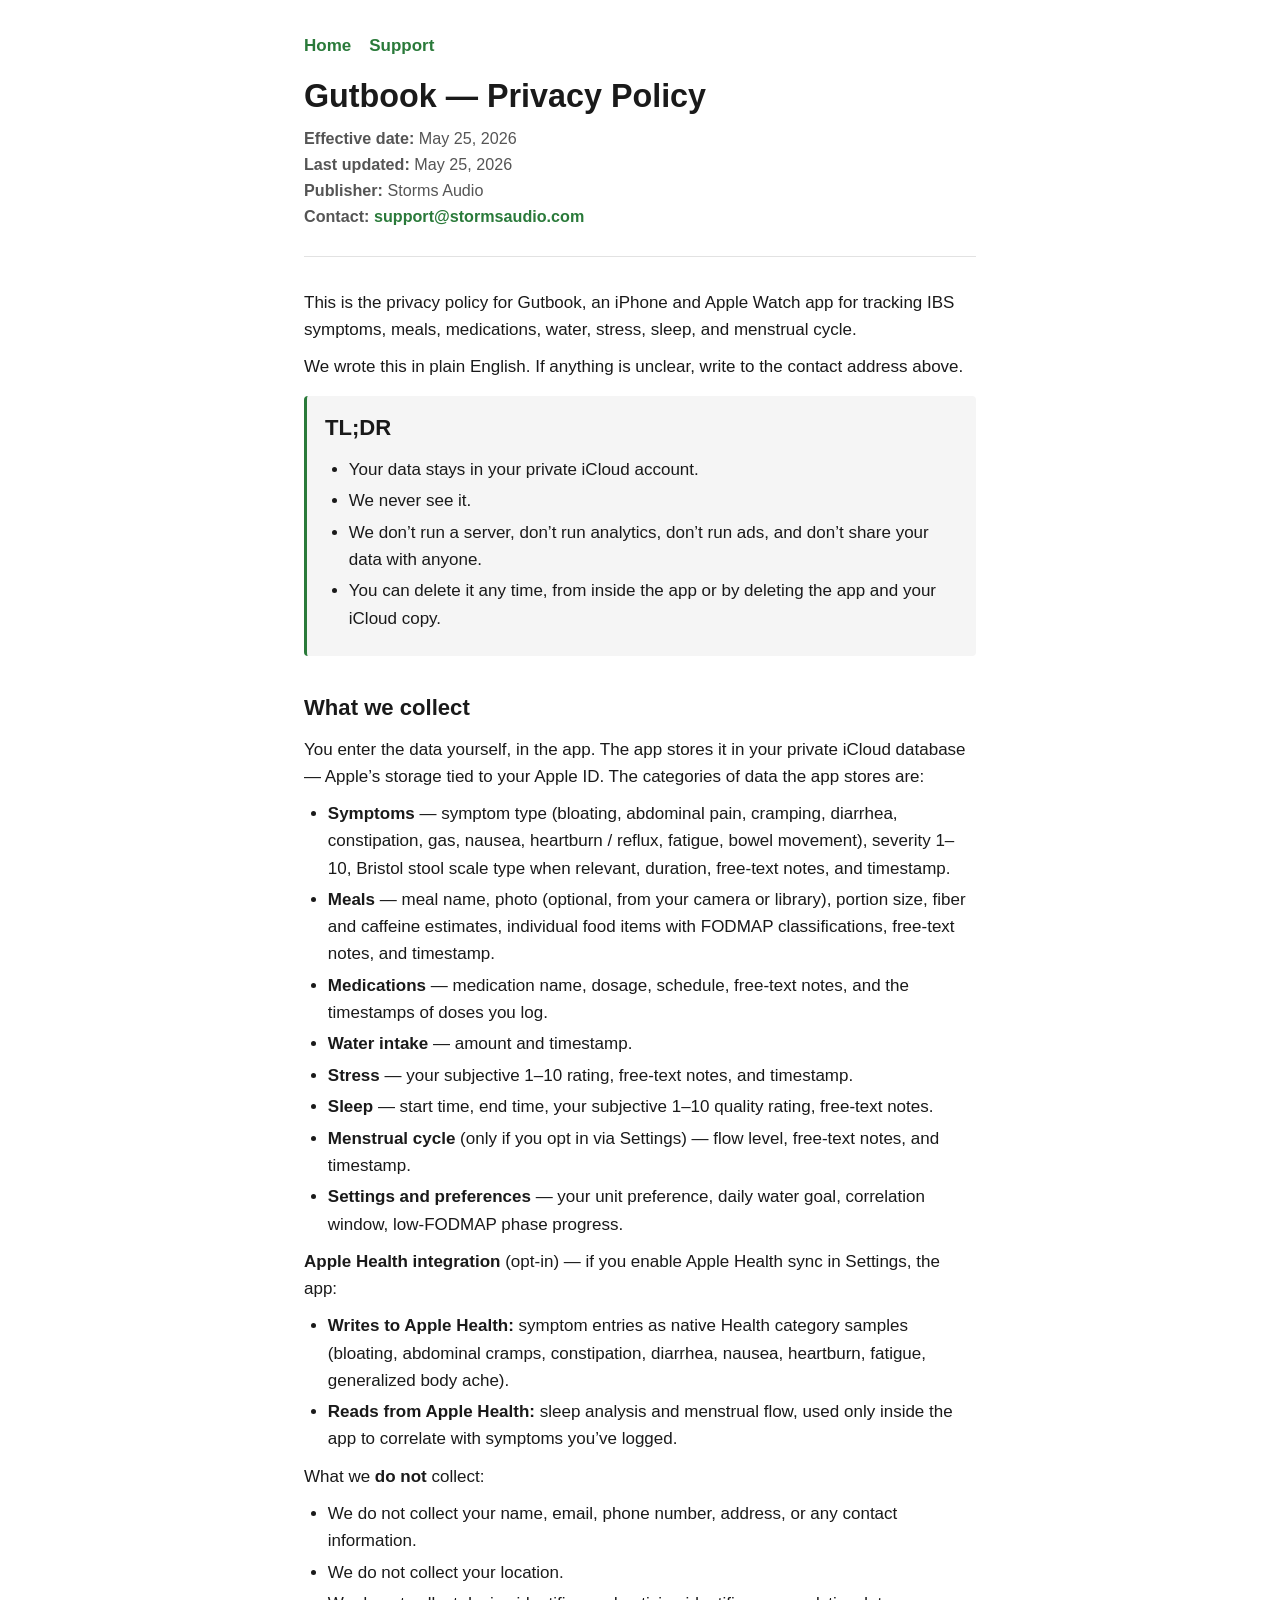
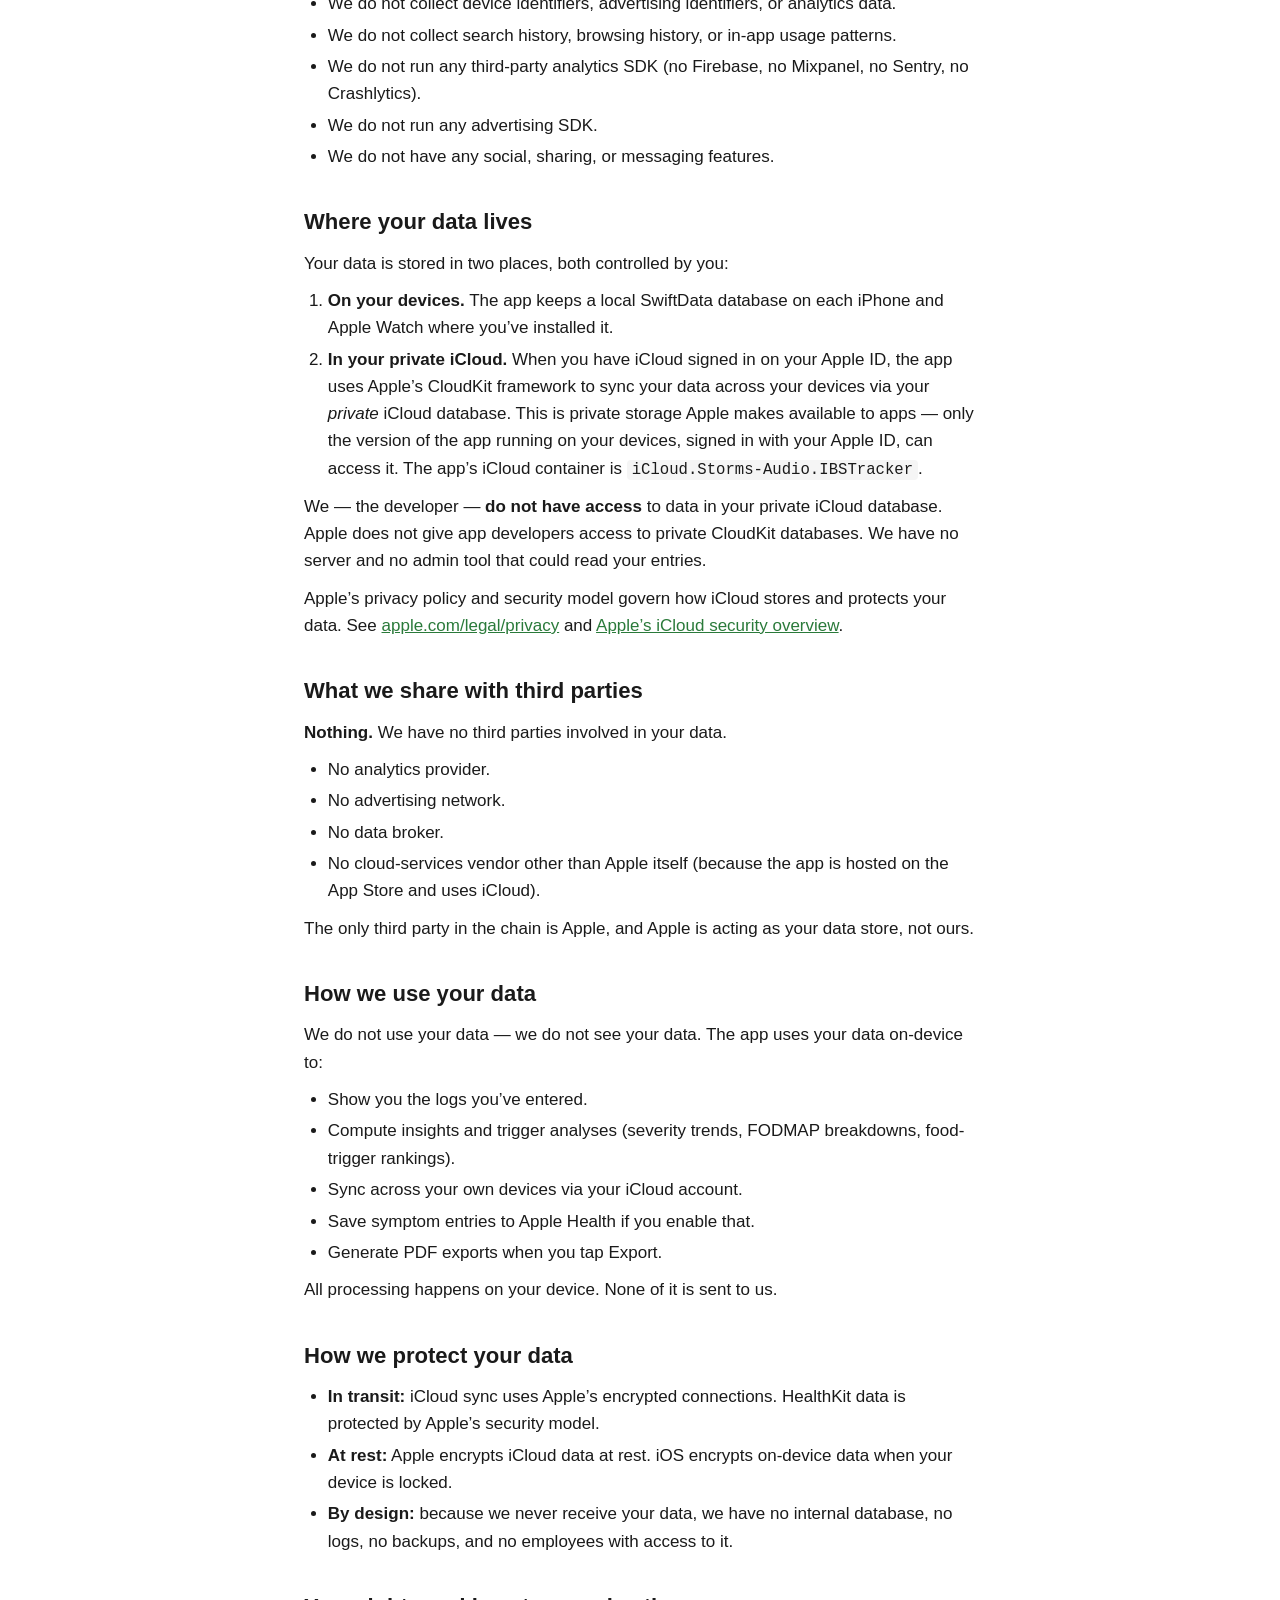
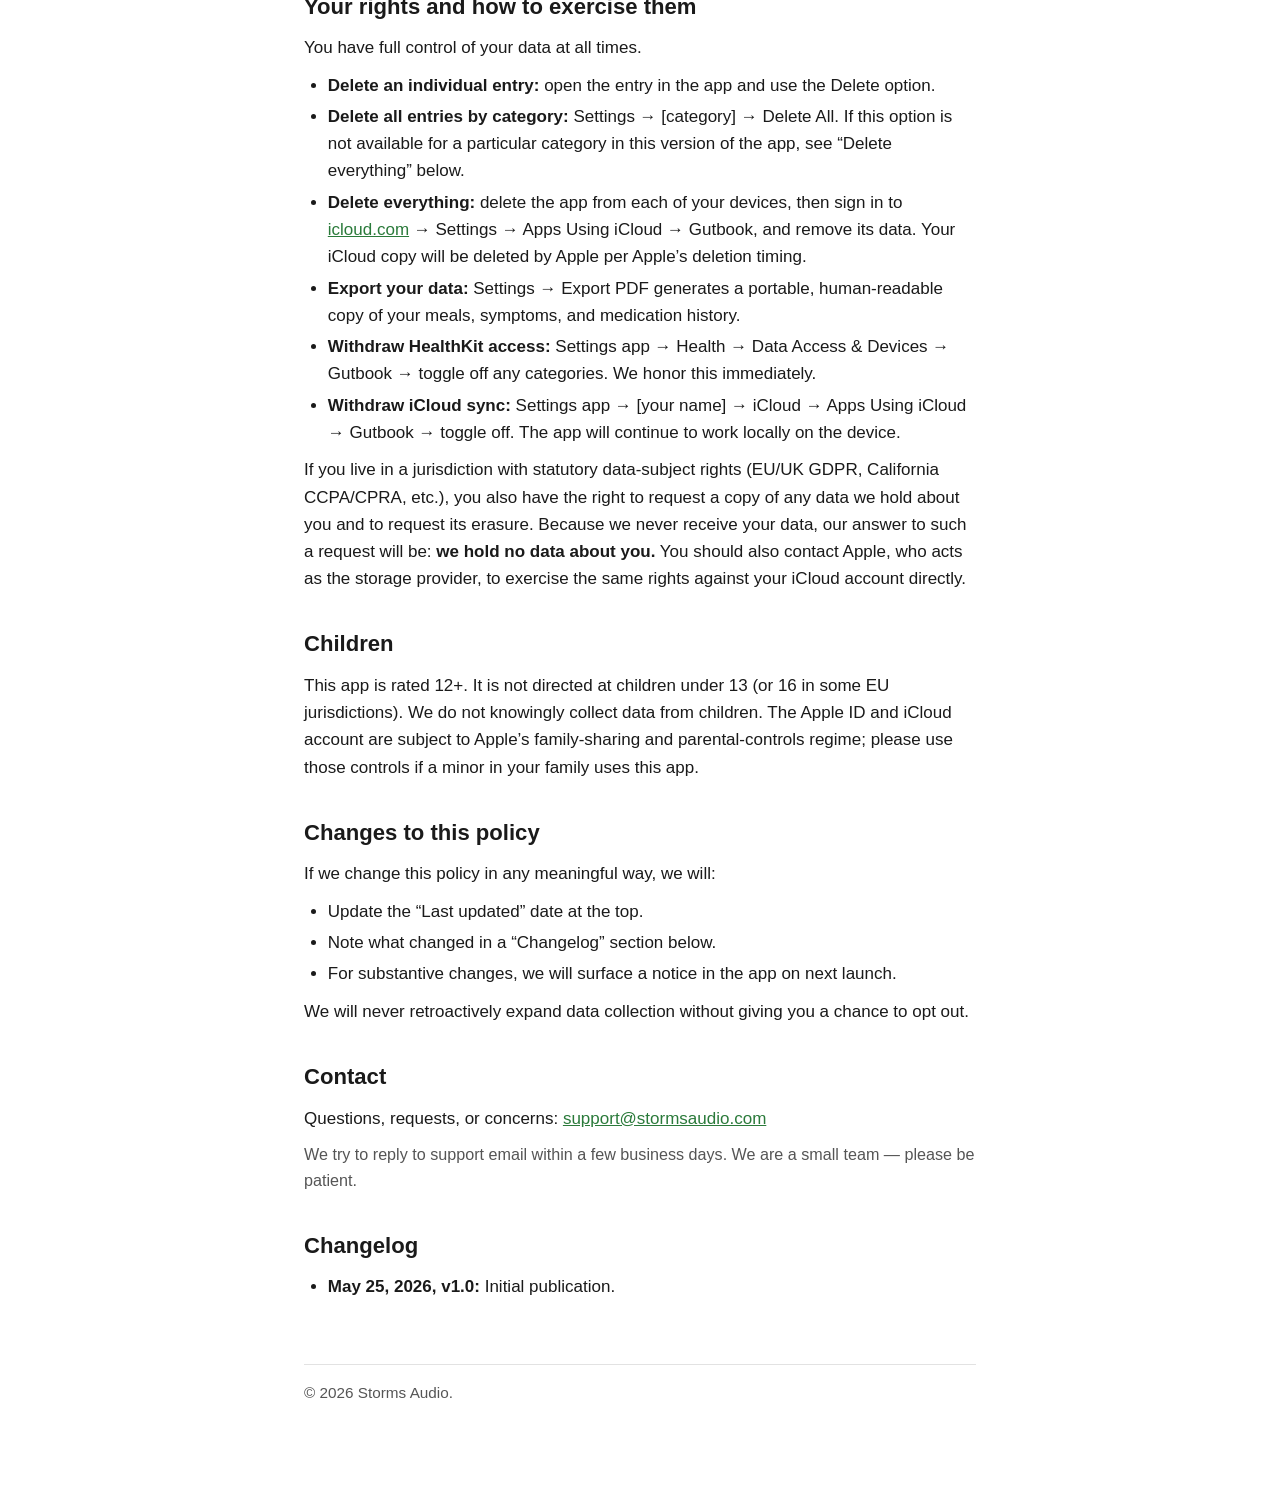
==== privacy.html @ 42518de7 "Initial Gutbook site" ====
<!doctype html>
<html lang="en">
<head>
<meta charset="utf-8">
<meta name="viewport" content="width=device-width, initial-scale=1">
<title>Gutbook Privacy Policy</title>
<meta name="description" content="Privacy policy for the Gutbook iPhone and Apple Watch app.">
<link rel="stylesheet" href="style.css">
</head>
<body>
<main>
  <header>
    <nav class="nav">
      <a href="index.html">Home</a>
      <a href="support.html">Support</a>
    </nav>
    <h1 style="margin-top:18px">Gutbook &mdash; Privacy Policy</h1>
    <p class="muted">
      <strong>Effective date:</strong> May 25, 2026<br>
      <strong>Last updated:</strong> May 25, 2026<br>
      <strong>Publisher:</strong> Storms Audio<br>
      <strong>Contact:</strong> <a href="mailto:support@stormsaudio.com">support@stormsaudio.com</a>
    </p>
  </header>

  <p>This is the privacy policy for Gutbook, an iPhone and Apple Watch app for tracking IBS symptoms, meals, medications, water, stress, sleep, and menstrual cycle.</p>
  <p>We wrote this in plain English. If anything is unclear, write to the contact address above.</p>

  <div class="tldr">
    <h2>TL;DR</h2>
    <ul>
      <li>Your data stays in your private iCloud account.</li>
      <li>We never see it.</li>
      <li>We don&rsquo;t run a server, don&rsquo;t run analytics, don&rsquo;t run ads, and don&rsquo;t share your data with anyone.</li>
      <li>You can delete it any time, from inside the app or by deleting the app and your iCloud copy.</li>
    </ul>
  </div>

  <h2>What we collect</h2>
  <p>You enter the data yourself, in the app. The app stores it in your private iCloud database &mdash; Apple&rsquo;s storage tied to your Apple ID. The categories of data the app stores are:</p>
  <ul>
    <li><strong>Symptoms</strong> &mdash; symptom type (bloating, abdominal pain, cramping, diarrhea, constipation, gas, nausea, heartburn / reflux, fatigue, bowel movement), severity 1&ndash;10, Bristol stool scale type when relevant, duration, free-text notes, and timestamp.</li>
    <li><strong>Meals</strong> &mdash; meal name, photo (optional, from your camera or library), portion size, fiber and caffeine estimates, individual food items with FODMAP classifications, free-text notes, and timestamp.</li>
    <li><strong>Medications</strong> &mdash; medication name, dosage, schedule, free-text notes, and the timestamps of doses you log.</li>
    <li><strong>Water intake</strong> &mdash; amount and timestamp.</li>
    <li><strong>Stress</strong> &mdash; your subjective 1&ndash;10 rating, free-text notes, and timestamp.</li>
    <li><strong>Sleep</strong> &mdash; start time, end time, your subjective 1&ndash;10 quality rating, free-text notes.</li>
    <li><strong>Menstrual cycle</strong> (only if you opt in via Settings) &mdash; flow level, free-text notes, and timestamp.</li>
    <li><strong>Settings and preferences</strong> &mdash; your unit preference, daily water goal, correlation window, low-FODMAP phase progress.</li>
  </ul>

  <p><strong>Apple Health integration</strong> (opt-in) &mdash; if you enable Apple Health sync in Settings, the app:</p>
  <ul>
    <li><strong>Writes to Apple Health:</strong> symptom entries as native Health category samples (bloating, abdominal cramps, constipation, diarrhea, nausea, heartburn, fatigue, generalized body ache).</li>
    <li><strong>Reads from Apple Health:</strong> sleep analysis and menstrual flow, used only inside the app to correlate with symptoms you&rsquo;ve logged.</li>
  </ul>

  <p>What we <strong>do not</strong> collect:</p>
  <ul>
    <li>We do not collect your name, email, phone number, address, or any contact information.</li>
    <li>We do not collect your location.</li>
    <li>We do not collect device identifiers, advertising identifiers, or analytics data.</li>
    <li>We do not collect search history, browsing history, or in-app usage patterns.</li>
    <li>We do not run any third-party analytics SDK (no Firebase, no Mixpanel, no Sentry, no Crashlytics).</li>
    <li>We do not run any advertising SDK.</li>
    <li>We do not have any social, sharing, or messaging features.</li>
  </ul>

  <h2>Where your data lives</h2>
  <p>Your data is stored in two places, both controlled by you:</p>
  <ol>
    <li><strong>On your devices.</strong> The app keeps a local SwiftData database on each iPhone and Apple Watch where you&rsquo;ve installed it.</li>
    <li><strong>In your private iCloud.</strong> When you have iCloud signed in on your Apple ID, the app uses Apple&rsquo;s CloudKit framework to sync your data across your devices via your <em>private</em> iCloud database. This is private storage Apple makes available to apps &mdash; only the version of the app running on your devices, signed in with your Apple ID, can access it. The app&rsquo;s iCloud container is <code>iCloud.Storms-Audio.IBSTracker</code>.</li>
  </ol>
  <p>We &mdash; the developer &mdash; <strong>do not have access</strong> to data in your private iCloud database. Apple does not give app developers access to private CloudKit databases. We have no server and no admin tool that could read your entries.</p>
  <p>Apple&rsquo;s privacy policy and security model govern how iCloud stores and protects your data. See <a href="https://www.apple.com/legal/privacy/">apple.com/legal/privacy</a> and <a href="https://support.apple.com/en-us/HT202303">Apple&rsquo;s iCloud security overview</a>.</p>

  <h2>What we share with third parties</h2>
  <p><strong>Nothing.</strong> We have no third parties involved in your data.</p>
  <ul>
    <li>No analytics provider.</li>
    <li>No advertising network.</li>
    <li>No data broker.</li>
    <li>No cloud-services vendor other than Apple itself (because the app is hosted on the App Store and uses iCloud).</li>
  </ul>
  <p>The only third party in the chain is Apple, and Apple is acting as your data store, not ours.</p>

  <h2>How we use your data</h2>
  <p>We do not use your data &mdash; we do not see your data. The app uses your data on-device to:</p>
  <ul>
    <li>Show you the logs you&rsquo;ve entered.</li>
    <li>Compute insights and trigger analyses (severity trends, FODMAP breakdowns, food-trigger rankings).</li>
    <li>Sync across your own devices via your iCloud account.</li>
    <li>Save symptom entries to Apple Health if you enable that.</li>
    <li>Generate PDF exports when you tap Export.</li>
  </ul>
  <p>All processing happens on your device. None of it is sent to us.</p>

  <h2>How we protect your data</h2>
  <ul>
    <li><strong>In transit:</strong> iCloud sync uses Apple&rsquo;s encrypted connections. HealthKit data is protected by Apple&rsquo;s security model.</li>
    <li><strong>At rest:</strong> Apple encrypts iCloud data at rest. iOS encrypts on-device data when your device is locked.</li>
    <li><strong>By design:</strong> because we never receive your data, we have no internal database, no logs, no backups, and no employees with access to it.</li>
  </ul>

  <h2>Your rights and how to exercise them</h2>
  <p>You have full control of your data at all times.</p>
  <ul>
    <li><strong>Delete an individual entry:</strong> open the entry in the app and use the Delete option.</li>
    <li><strong>Delete all entries by category:</strong> Settings &rarr; [category] &rarr; Delete All. If this option is not available for a particular category in this version of the app, see &ldquo;Delete everything&rdquo; below.</li>
    <li><strong>Delete everything:</strong> delete the app from each of your devices, then sign in to <a href="https://www.icloud.com">icloud.com</a> &rarr; Settings &rarr; Apps Using iCloud &rarr; Gutbook, and remove its data. Your iCloud copy will be deleted by Apple per Apple&rsquo;s deletion timing.</li>
    <li><strong>Export your data:</strong> Settings &rarr; Export PDF generates a portable, human-readable copy of your meals, symptoms, and medication history.</li>
    <li><strong>Withdraw HealthKit access:</strong> Settings app &rarr; Health &rarr; Data Access &amp; Devices &rarr; Gutbook &rarr; toggle off any categories. We honor this immediately.</li>
    <li><strong>Withdraw iCloud sync:</strong> Settings app &rarr; [your name] &rarr; iCloud &rarr; Apps Using iCloud &rarr; Gutbook &rarr; toggle off. The app will continue to work locally on the device.</li>
  </ul>
  <p>If you live in a jurisdiction with statutory data-subject rights (EU/UK GDPR, California CCPA/CPRA, etc.), you also have the right to request a copy of any data we hold about you and to request its erasure. Because we never receive your data, our answer to such a request will be: <strong>we hold no data about you.</strong> You should also contact Apple, who acts as the storage provider, to exercise the same rights against your iCloud account directly.</p>

  <h2>Children</h2>
  <p>This app is rated 12+. It is not directed at children under 13 (or 16 in some EU jurisdictions). We do not knowingly collect data from children. The Apple ID and iCloud account are subject to Apple&rsquo;s family-sharing and parental-controls regime; please use those controls if a minor in your family uses this app.</p>

  <h2>Changes to this policy</h2>
  <p>If we change this policy in any meaningful way, we will:</p>
  <ul>
    <li>Update the &ldquo;Last updated&rdquo; date at the top.</li>
    <li>Note what changed in a &ldquo;Changelog&rdquo; section below.</li>
    <li>For substantive changes, we will surface a notice in the app on next launch.</li>
  </ul>
  <p>We will never retroactively expand data collection without giving you a chance to opt out.</p>

  <h2>Contact</h2>
  <p>Questions, requests, or concerns: <a href="mailto:support@stormsaudio.com">support@stormsaudio.com</a></p>
  <p class="muted">We try to reply to support email within a few business days. We are a small team &mdash; please be patient.</p>

  <h2>Changelog</h2>
  <ul>
    <li><strong>May 25, 2026, v1.0:</strong> Initial publication.</li>
  </ul>

  <footer>
    &copy; 2026 Storms Audio.
  </footer>
</main>
</body>
</html>
---- style.css ----
:root {
  --bg: #ffffff;
  --fg: #1a1a1a;
  --muted: #555;
  --accent: #2a7a3a;
  --rule: #e2e2e2;
  --code-bg: #f5f5f5;
}

@media (prefers-color-scheme: dark) {
  :root {
    --bg: #111;
    --fg: #f0f0f0;
    --muted: #aaa;
    --accent: #6dd07f;
    --rule: #2a2a2a;
    --code-bg: #1c1c1c;
  }
}

* { box-sizing: border-box; }

html, body {
  margin: 0;
  padding: 0;
  background: var(--bg);
  color: var(--fg);
  font: 17px/1.6 -apple-system, BlinkMacSystemFont, "Segoe UI", Roboto, "Helvetica Neue", Arial, sans-serif;
  -webkit-text-size-adjust: 100%;
}

main {
  max-width: 720px;
  margin: 0 auto;
  padding: 32px 24px 80px;
}

header {
  border-bottom: 1px solid var(--rule);
  padding-bottom: 16px;
  margin-bottom: 32px;
}

header a {
  color: var(--accent);
  text-decoration: none;
  font-weight: 600;
}

h1 { font-size: 1.9rem; line-height: 1.2; margin: 0 0 8px; }
h2 { font-size: 1.3rem; margin: 2rem 0 0.6rem; }
h3 { font-size: 1.1rem; margin: 1.4rem 0 0.4rem; }

p, ul, ol { margin: 0.6rem 0; }
ul, ol { padding-left: 1.4rem; }
li { margin: 0.25rem 0; }

a { color: var(--accent); }

code, pre {
  font-family: ui-monospace, SFMono-Regular, Menlo, monospace;
  background: var(--code-bg);
  border-radius: 4px;
}
code { padding: 1px 5px; font-size: 0.92em; }
pre { padding: 12px 14px; overflow-x: auto; }

.muted { color: var(--muted); font-size: 0.95rem; }

footer {
  margin-top: 64px;
  padding-top: 16px;
  border-top: 1px solid var(--rule);
  color: var(--muted);
  font-size: 0.9rem;
}

.nav {
  display: flex;
  gap: 18px;
  flex-wrap: wrap;
}

.tldr {
  background: var(--code-bg);
  border-left: 3px solid var(--accent);
  padding: 14px 18px;
  border-radius: 4px;
  margin: 16px 0 28px;
}
.tldr h2 { margin-top: 0; }
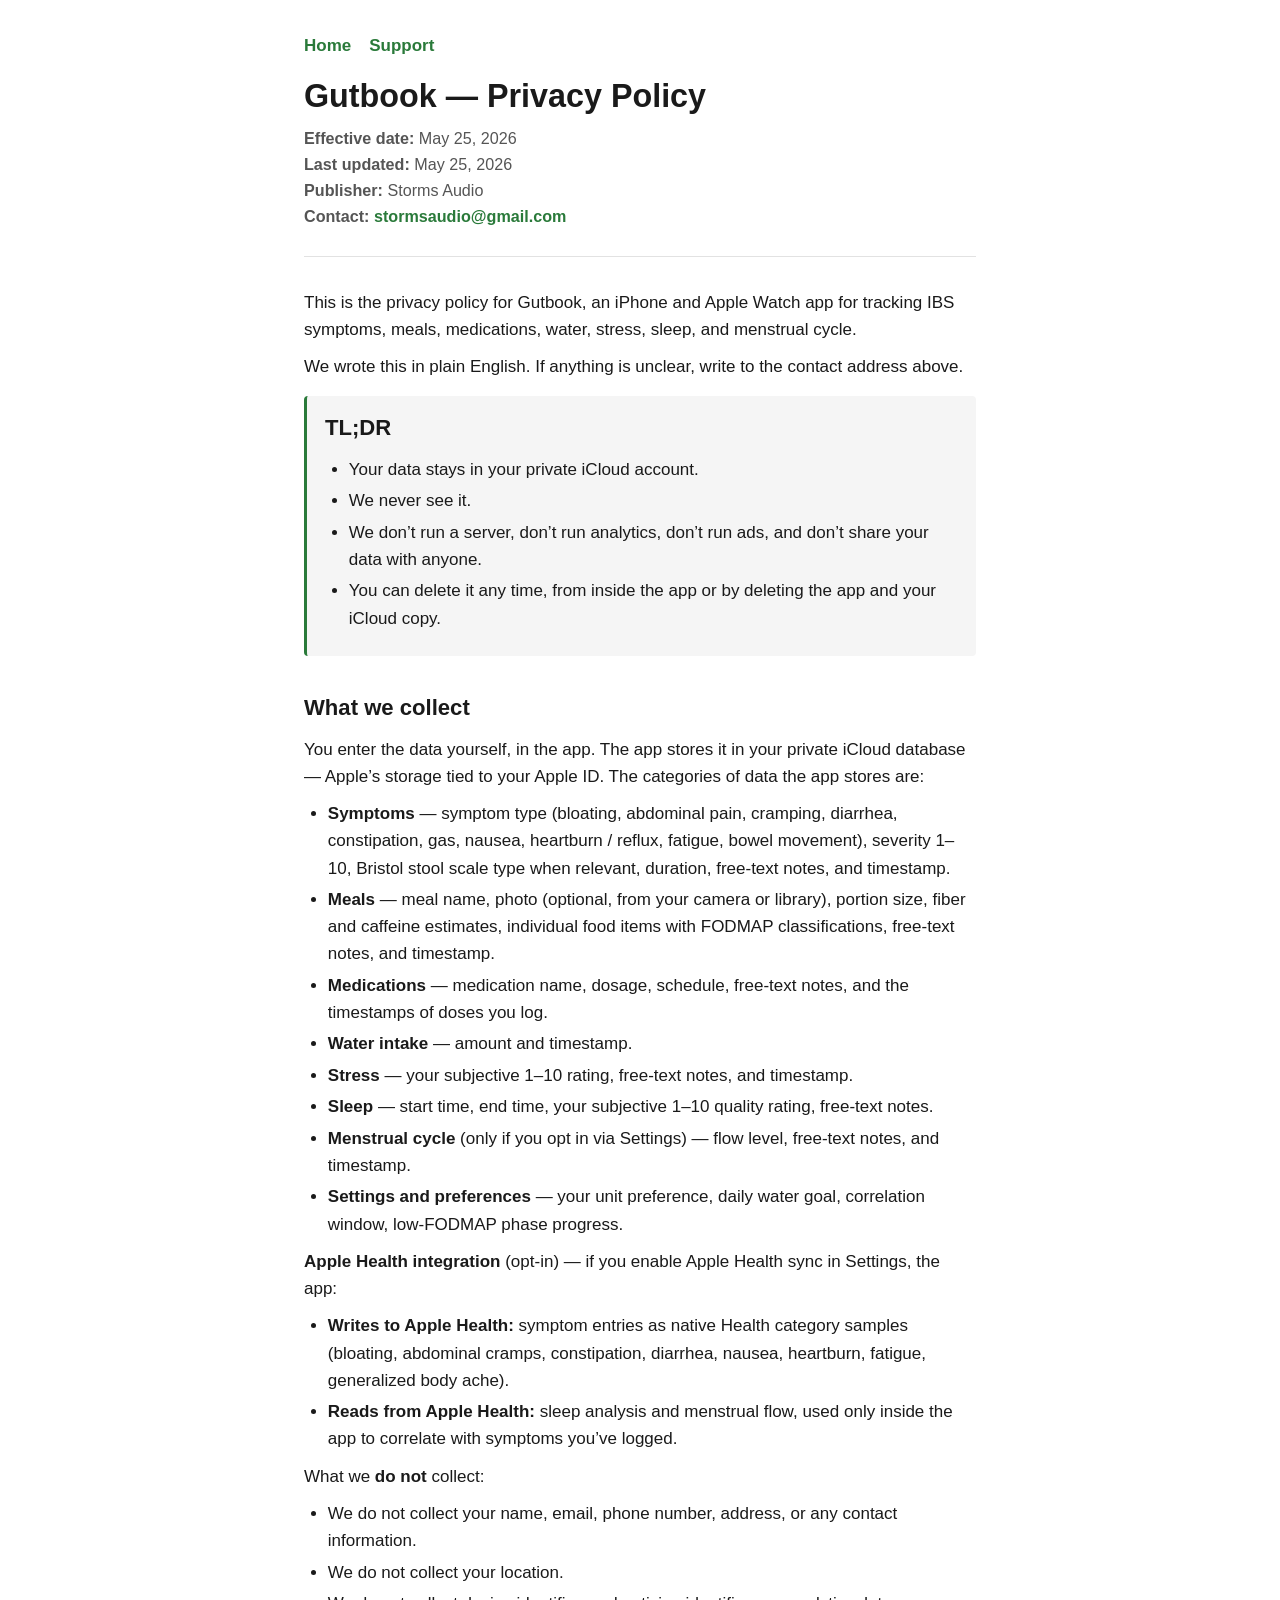
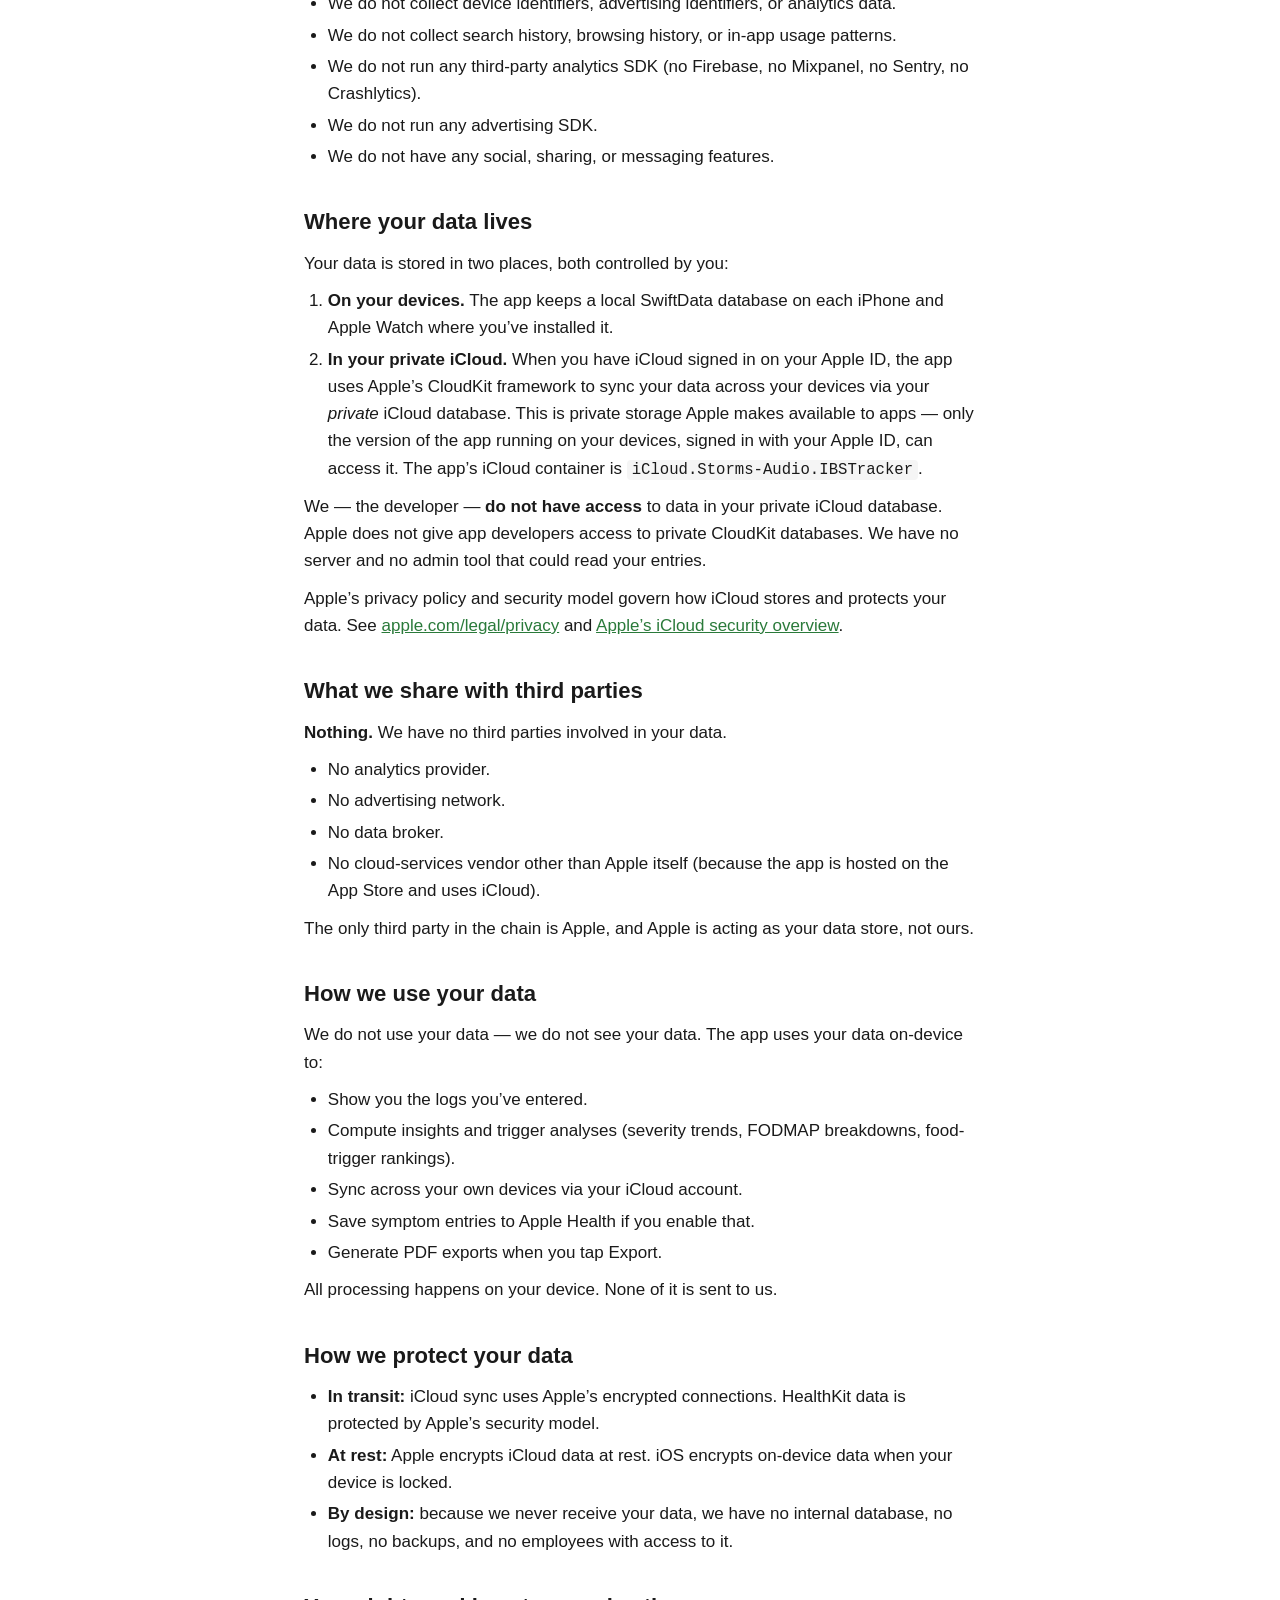
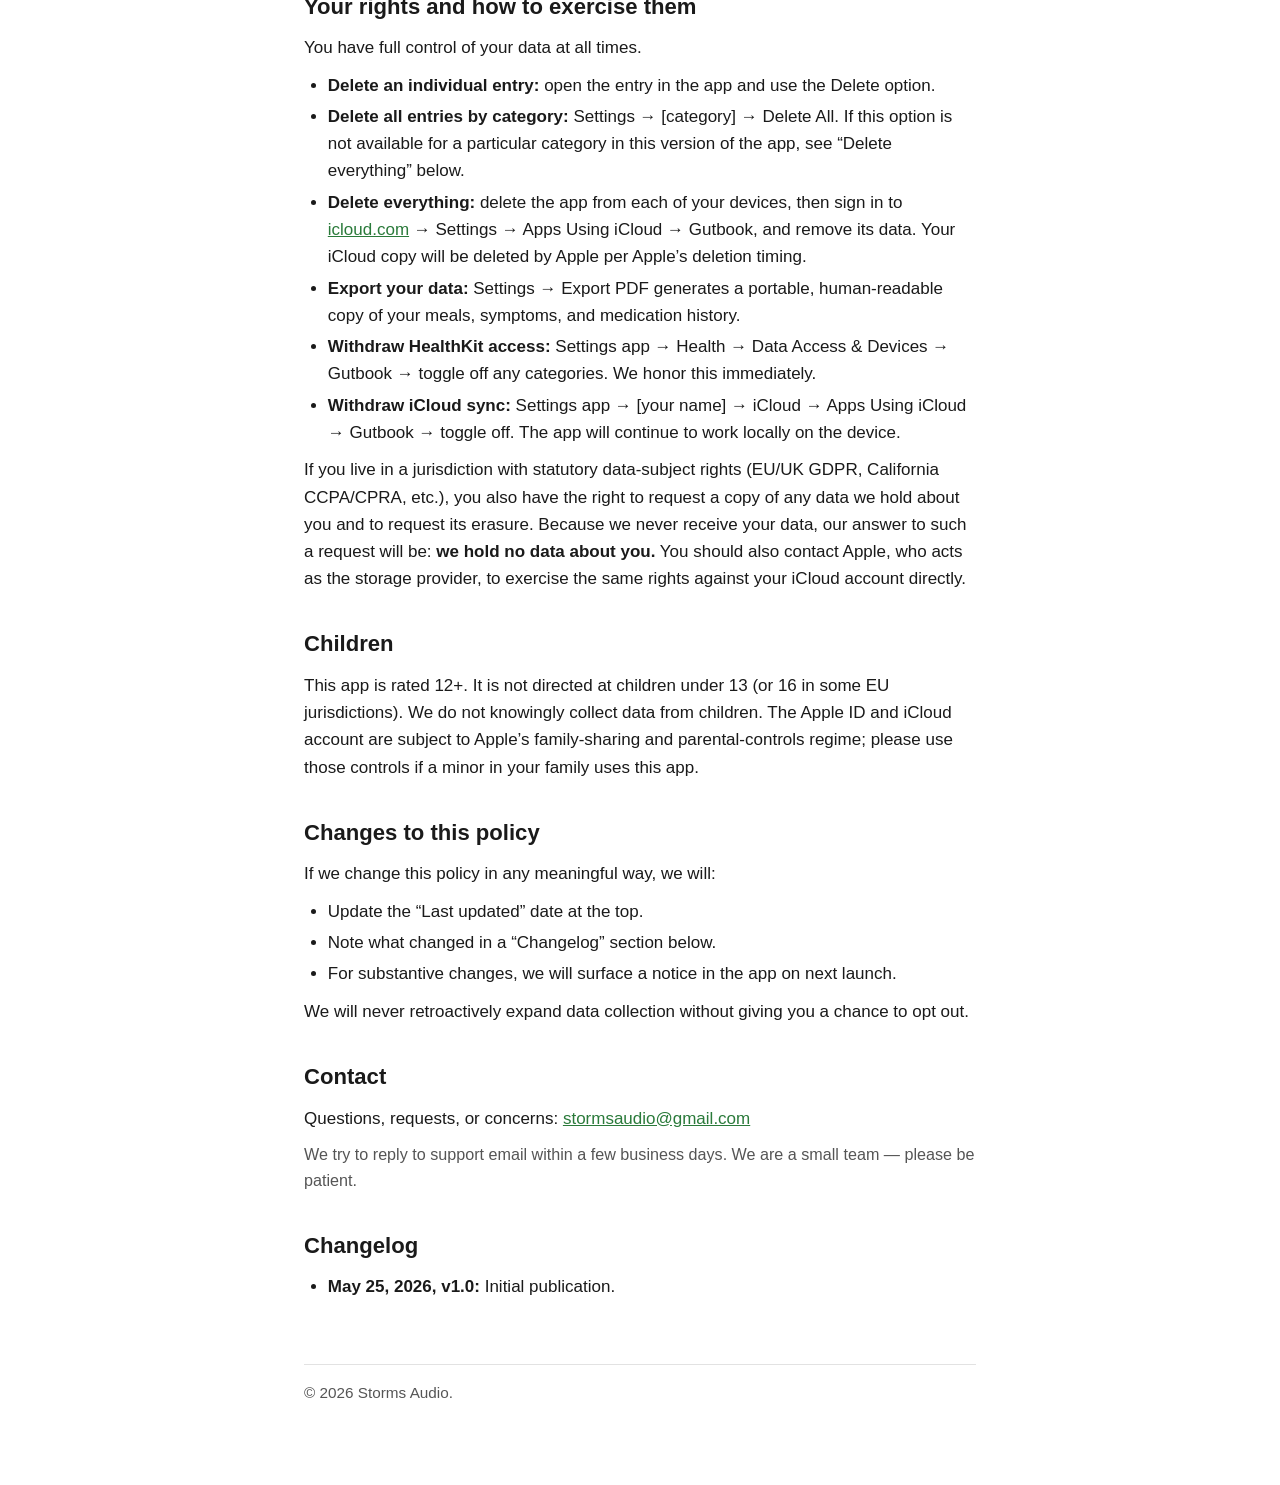
==== commit fb42f2fc: "Update contact email to stormsaudio@gmail.com" ====
--- a/privacy.html
+++ b/privacy.html
@@ -19,7 +19,7 @@
       <strong>Effective date:</strong> May 25, 2026<br>
       <strong>Last updated:</strong> May 25, 2026<br>
       <strong>Publisher:</strong> Storms Audio<br>
-      <strong>Contact:</strong> <a href="mailto:support@stormsaudio.com">support@stormsaudio.com</a>
+      <strong>Contact:</strong> <a href="mailto:stormsaudio@gmail.com">stormsaudio@gmail.com</a>
     </p>
   </header>
 
@@ -128,7 +128,7 @@
   <p>We will never retroactively expand data collection without giving you a chance to opt out.</p>
 
   <h2>Contact</h2>
-  <p>Questions, requests, or concerns: <a href="mailto:support@stormsaudio.com">support@stormsaudio.com</a></p>
+  <p>Questions, requests, or concerns: <a href="mailto:stormsaudio@gmail.com">stormsaudio@gmail.com</a></p>
   <p class="muted">We try to reply to support email within a few business days. We are a small team &mdash; please be patient.</p>
 
   <h2>Changelog</h2>
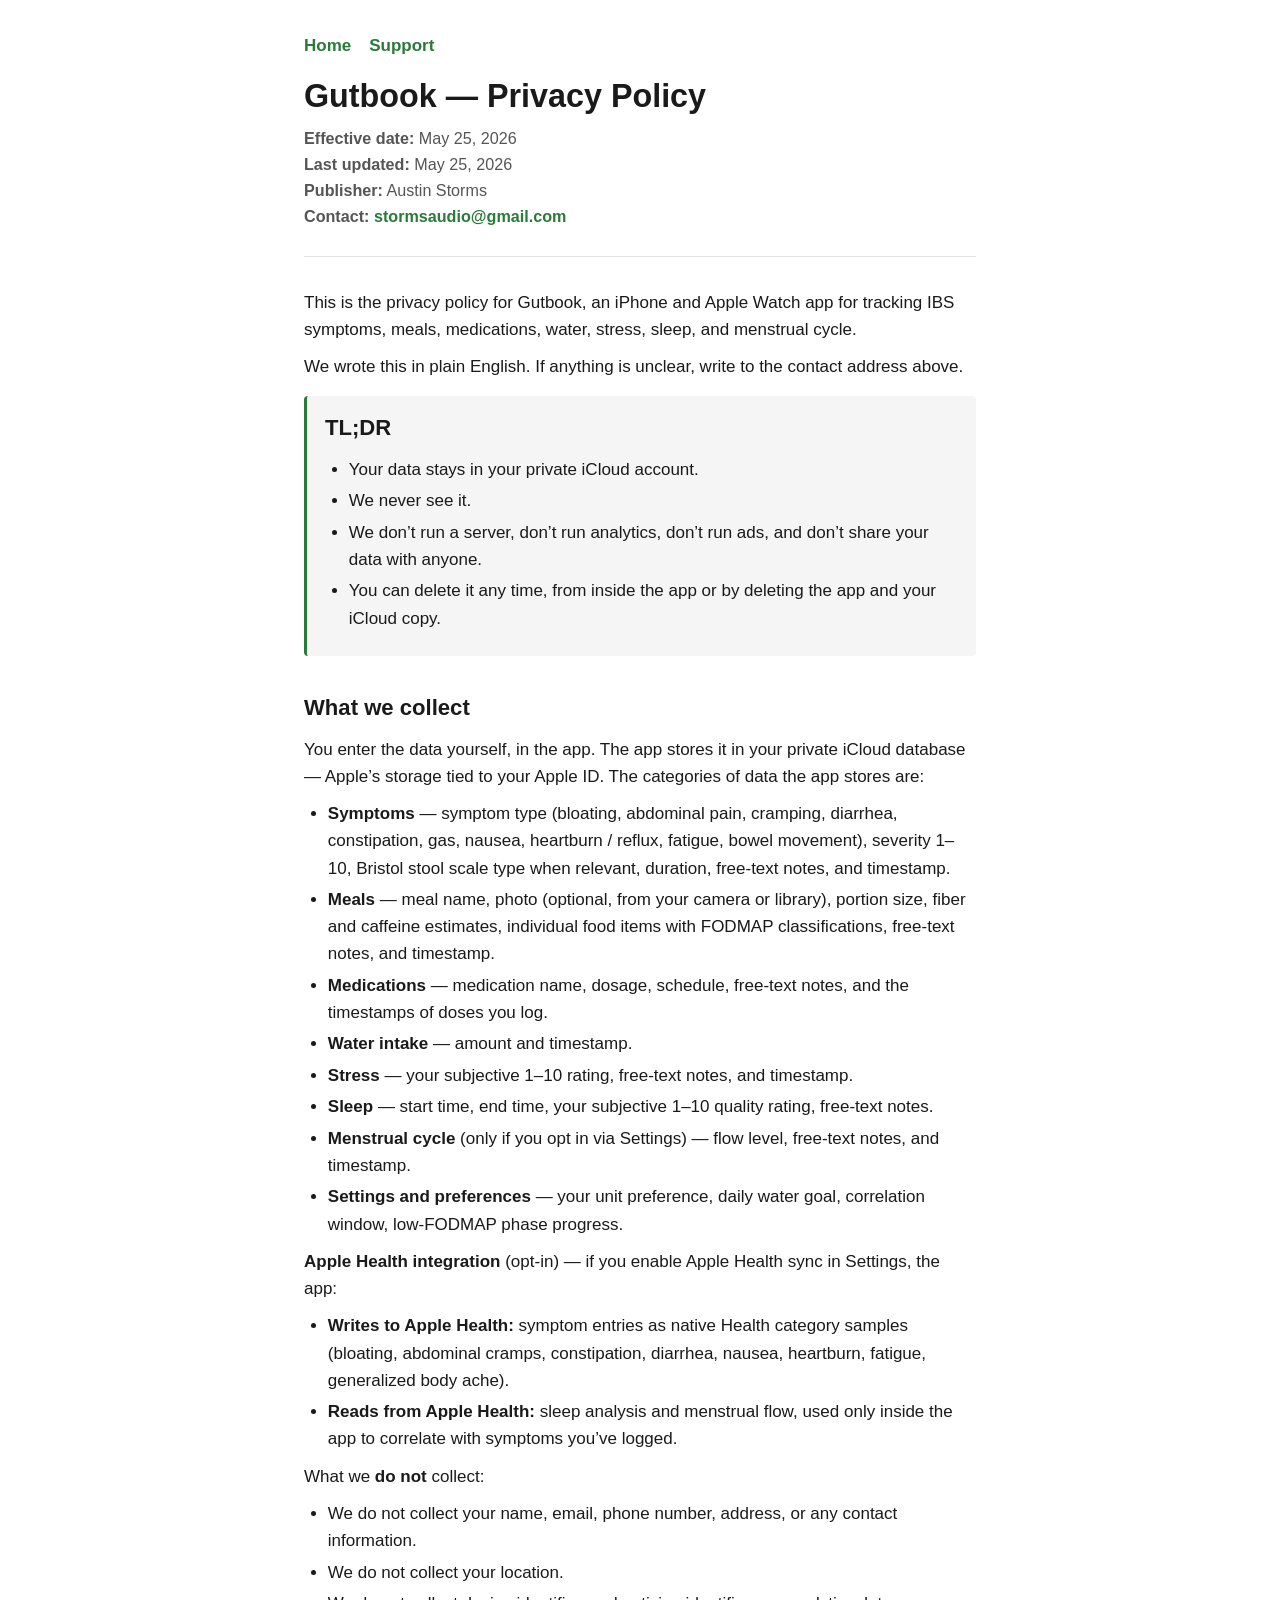
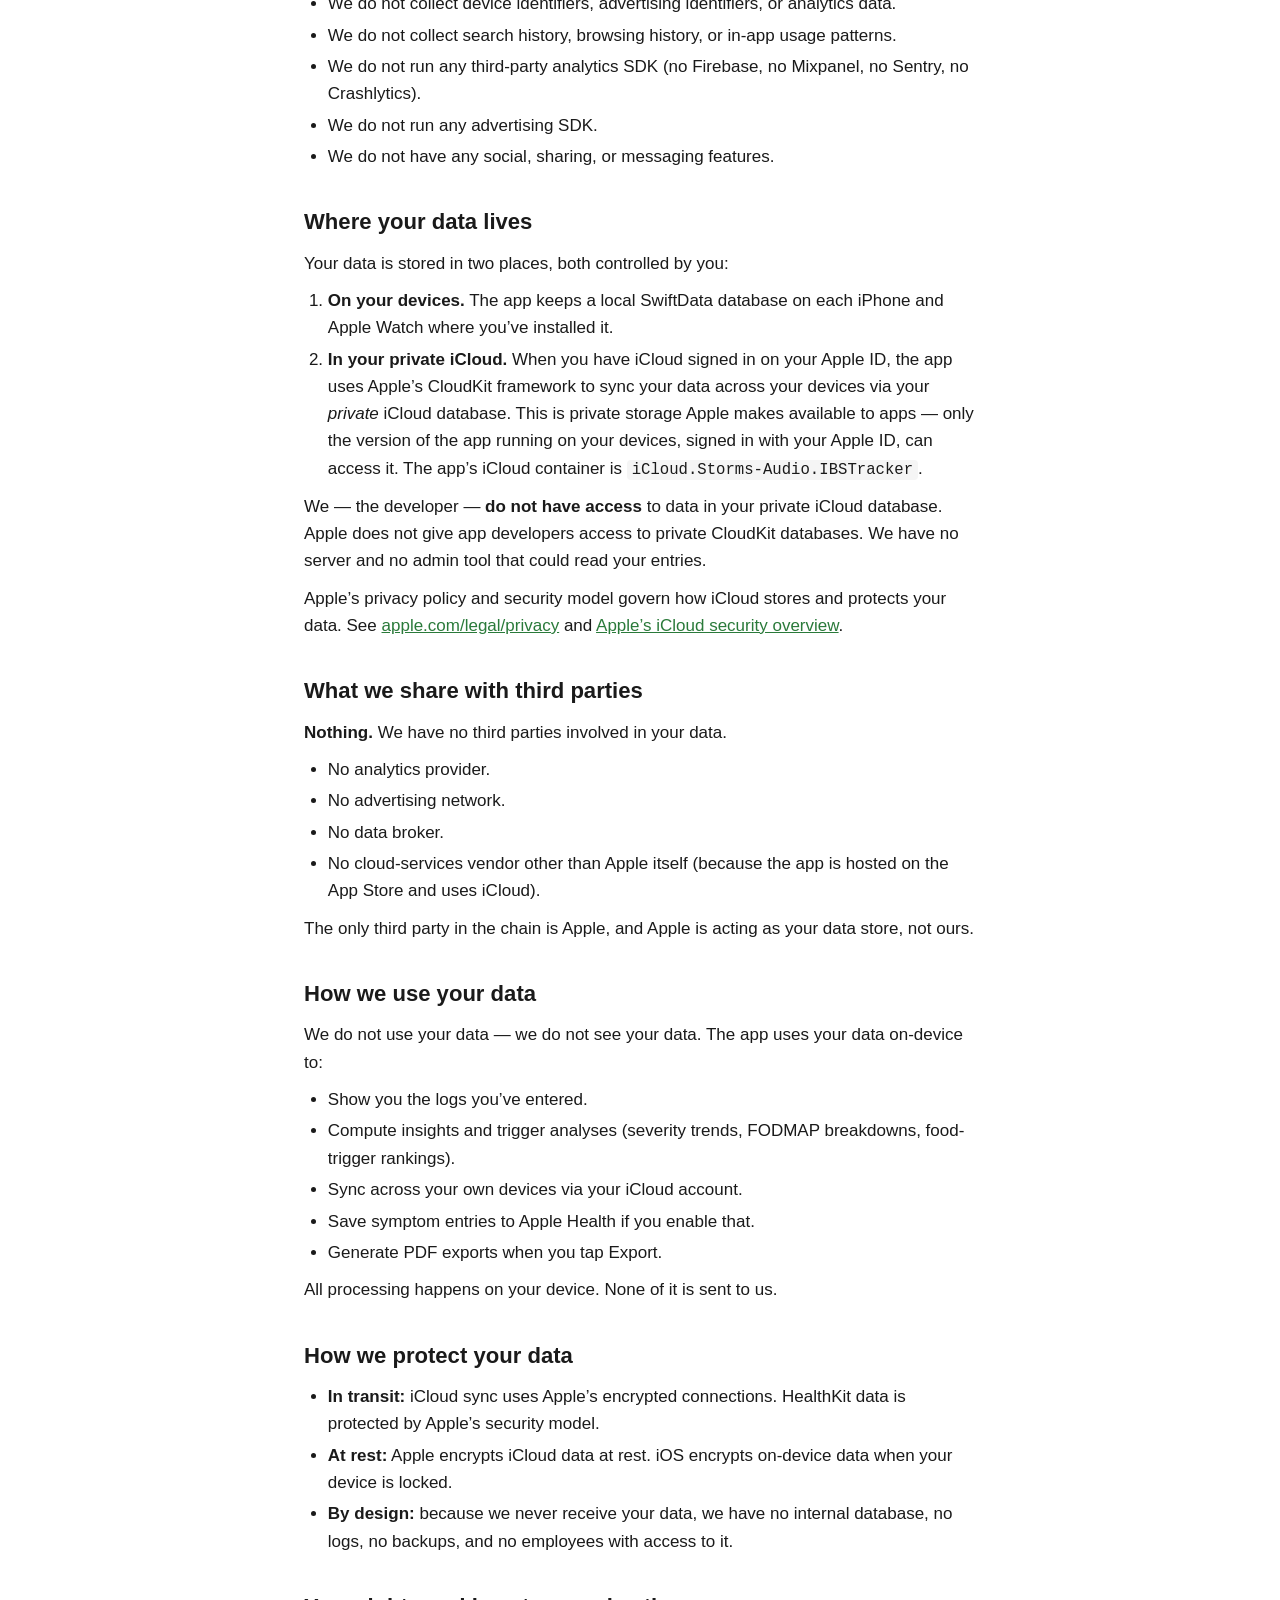
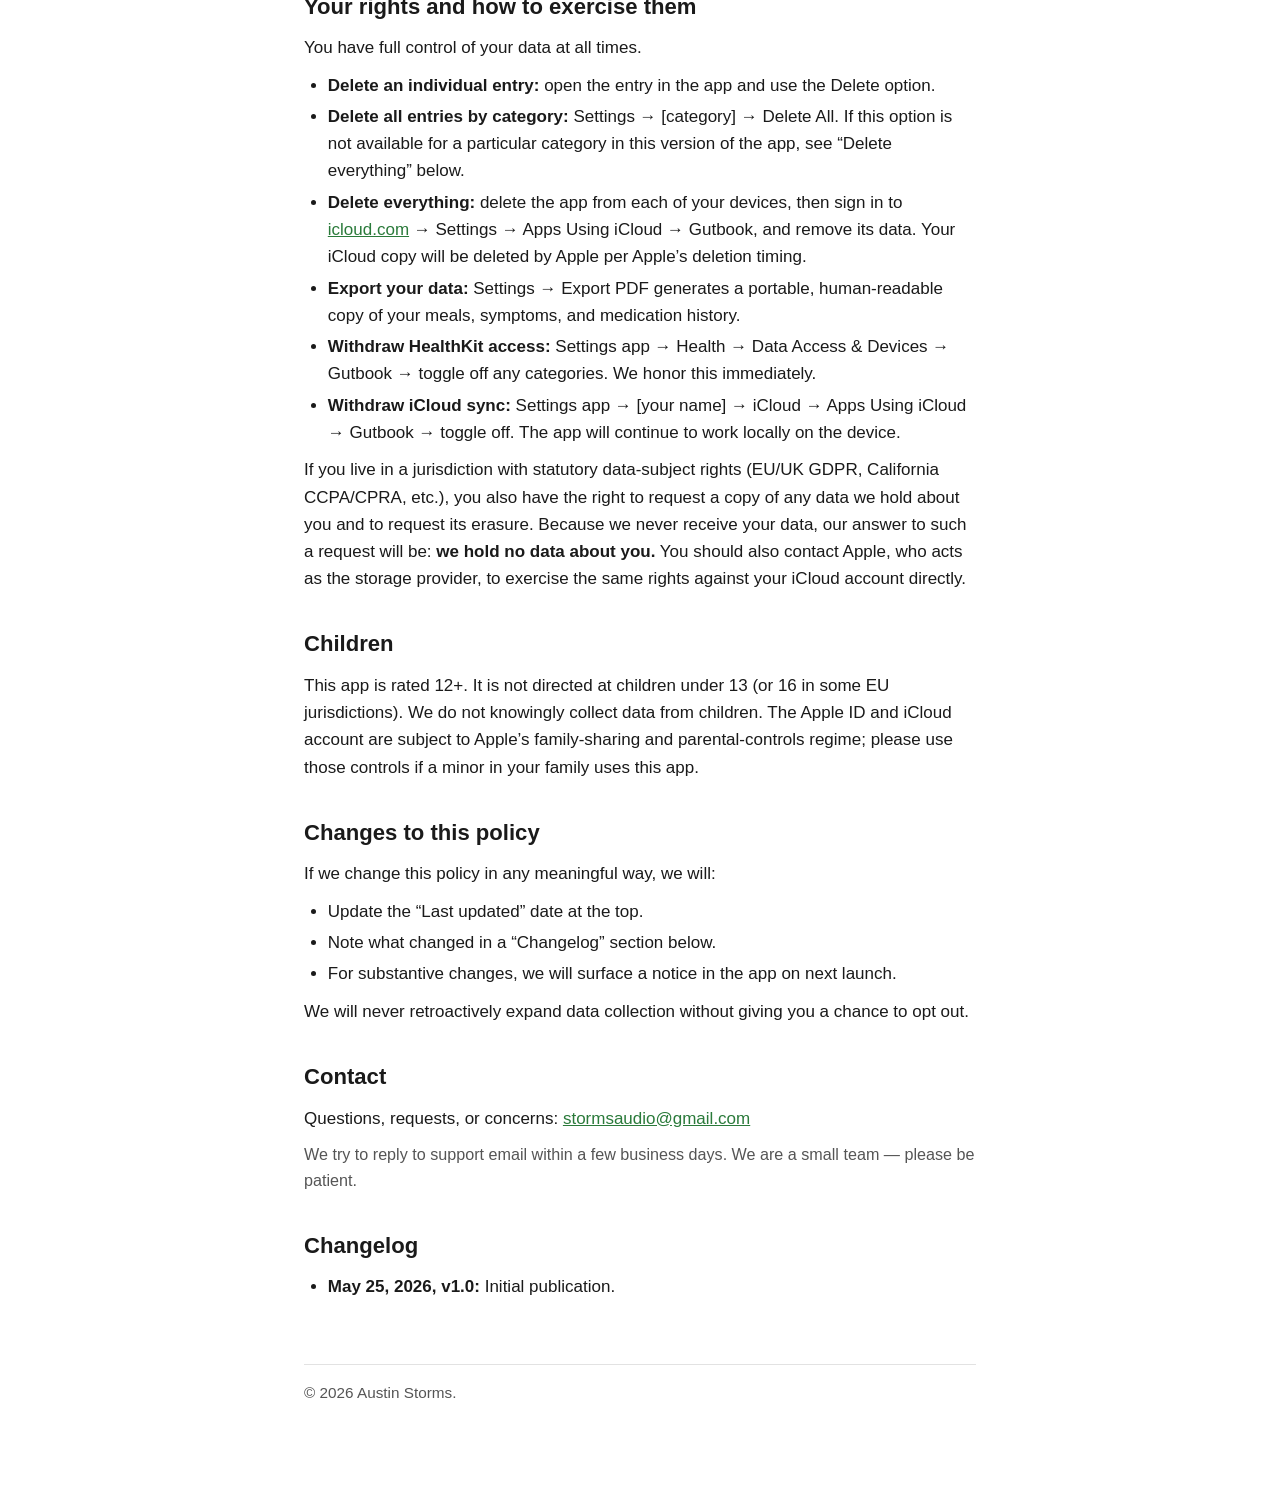
==== commit 723c46f9: "Update publisher + copyright to Austin Storms" ====
--- a/privacy.html
+++ b/privacy.html
@@ -18,7 +18,7 @@
     <p class="muted">
       <strong>Effective date:</strong> May 25, 2026<br>
       <strong>Last updated:</strong> May 25, 2026<br>
-      <strong>Publisher:</strong> Storms Audio<br>
+      <strong>Publisher:</strong> Austin Storms<br>
       <strong>Contact:</strong> <a href="mailto:stormsaudio@gmail.com">stormsaudio@gmail.com</a>
     </p>
   </header>
@@ -137,7 +137,7 @@
   </ul>
 
   <footer>
-    &copy; 2026 Storms Audio.
+    &copy; 2026 Austin Storms.
   </footer>
 </main>
 </body>
